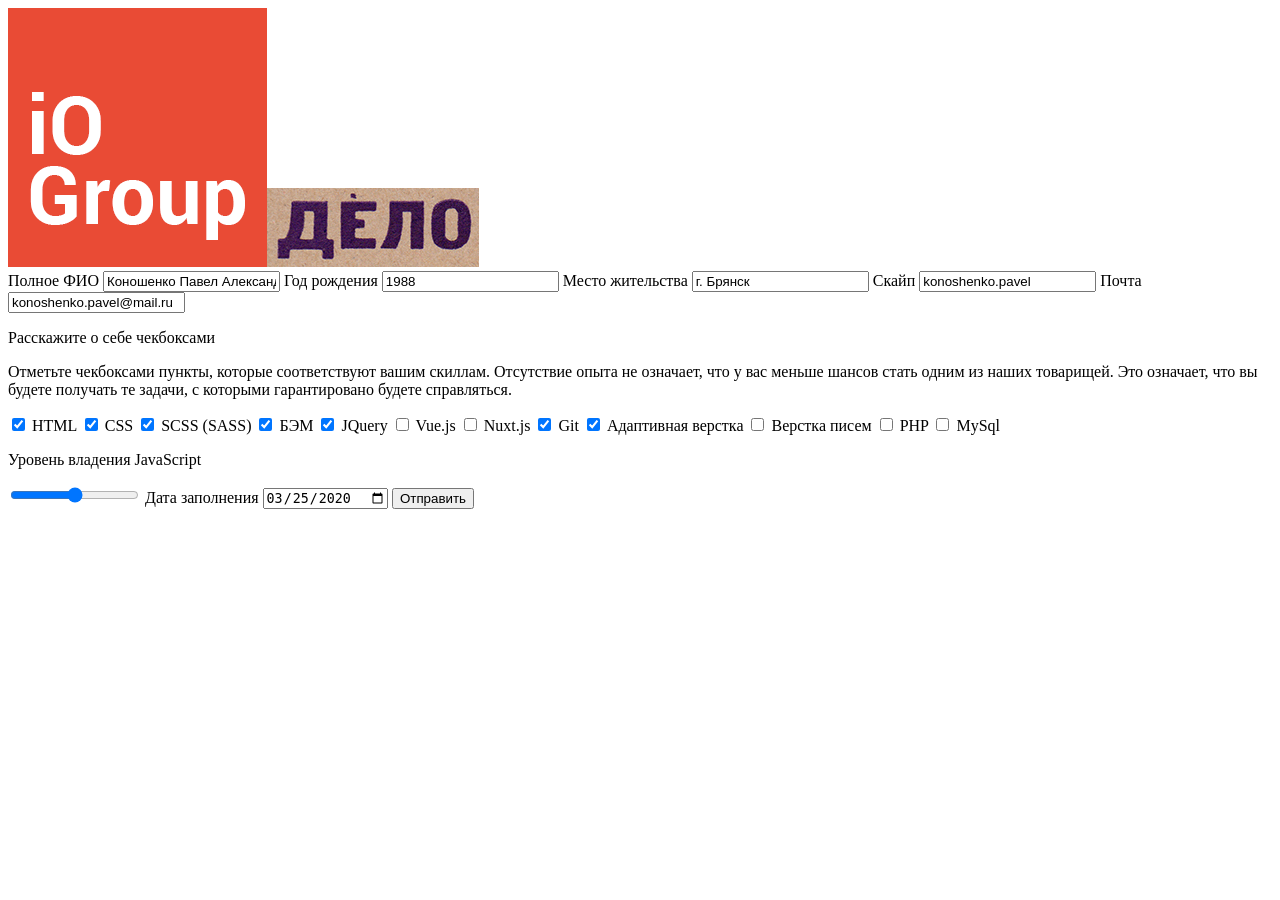
==== app/dev/index.html @ f8314267 "Clean HTML." ====
<!DOCTYPE html>
<html lang="ru">
  <head>
    <meta charset="UTF-8"/>
    <meta name="viewport" content="width=device-width, initial-scale=1, shrink-to-fit=no"/>
    <meta http-equiv="X-UA-Compatible" content="ie=edge"/>
    <link rel="shortcut icon" href="./favicon.ico"/>
    <title>Сварочные технологии</title>
  </head>
  <body><a href="http://io-group.ru/" title="io-group.ru"><img class="case__logotype" src="./pages/_common/img/logotype.png" alt="iO-Group logotype"/></a><img class="case__heading" src="./pages/_common/img/case.jpg" alt="Case"/>
    <form class="form" method="post" action="https://echo.htmlacademy.ru">
      <label class="form__label" for="fullName">Полное ФИО</label>
      <input class="form__input" type="text" name="full-name" value="Коношенко Павел Александрович" required="required" id="fullName"/>
      <label class="form__label" for="yearOfBirth">Год рождения</label>
      <input class="form__input" type="text" name="year-of-birth" value="1988" required="required" id="yearOfBirth"/>
      <label class="form__label" for="residence">Место жительства</label>
      <input class="form__input" type="text" name="residence" value="г. Брянск" required="required" id="residence"/>
      <label class="form__label" for="loginSkype">Скайп</label>
      <input class="form__input" type="text" name="login-skype" value="konoshenko.pavel" required="required" id="loginSkype"/>
      <label class="form__label" for="eMail">Почта</label>
      <input class="form__input" type="text" name="e-mail" value="konoshenko.pavel@mail.ru" required="required" id="eMail"/>
      <p class="checkbox__heading">Расскажите о себе чекбоксами  </p>
      <p class="checkbox__description">
        Отметьте чекбоксами пункты, которые соответствуют вашим скиллам. 
        Отсутствие опыта не означает, что у вас меньше шансов стать одним 
        из наших товарищей. Это означает, что вы будете получать те задачи, 
        с которыми гарантировано будете справляться.
        
      </p>
      <input type="checkbox" name="skills" value="HTML" checked="checked" id="HTML"/>
      <label for="HTML">HTML</label>
      <input type="checkbox" name="skills" value="CSS" checked="checked" id="CSS"/>
      <label for="HTML">CSS</label>
      <input type="checkbox" name="skills" value="SASS" checked="checked" id="SASS"/>
      <label for="SASS">SCSS (SASS)</label>
      <input type="checkbox" name="skills" value="BEM" checked="checked" id="BEM"/>
      <label for="BEM">БЭМ</label>
      <input type="checkbox" name="skills" value="JQuery" checked="checked" id="JQuery"/>
      <label for="JQuery">JQuery</label>
      <input type="checkbox" name="skills" value="VueJS" id="VueJS"/>
      <label for="VueJS">Vue.js</label>
      <input type="checkbox" name="skills" value="NuxtJS" id="NuxtJS"/>
      <label for="NuxtJS">Nuxt.js</label>
      <input type="checkbox" name="skills" value="Git" checked="checked" id="Git"/>
      <label for="Git">Git</label>
      <input type="checkbox" name="skills" value="adaptive" checked="checked" id="adaptive"/>
      <label for="adaptive">Адаптивная верстка</label>
      <input type="checkbox" name="skills" value="layoutPost" id="layoutPost"/>
      <label for="layoutPost">Верстка писем</label>
      <input type="checkbox" name="skills" value="PHP" id="PHP"/>
      <label for="PHP">PHP</label>
      <input type="checkbox" name="skills" value="MySql" id="MySql"/>
      <label for="MySql">MySql</label>
      <p class="slider__heading">Уровень владения JavaScript</p>
      <input type="range"/>
      <label class="form__label" for="dateOfCompletion">Дата заполнения</label>
      <input class="form__input" type="date" name="date-of-completion" value="2020-03-25" required="required" id="dateOfCompletion"/>
      <input type="submit" value="Отправить"/>
    </form>
    <script src="./assets/vendors/jquery/jquery-3.4.1.slim.min.js"></script>
    <script src="./assets/vendors/bootstrap/js/bootstrap.min.js"></script>
    <script src="./index.js"></script>
  </body>
</html>
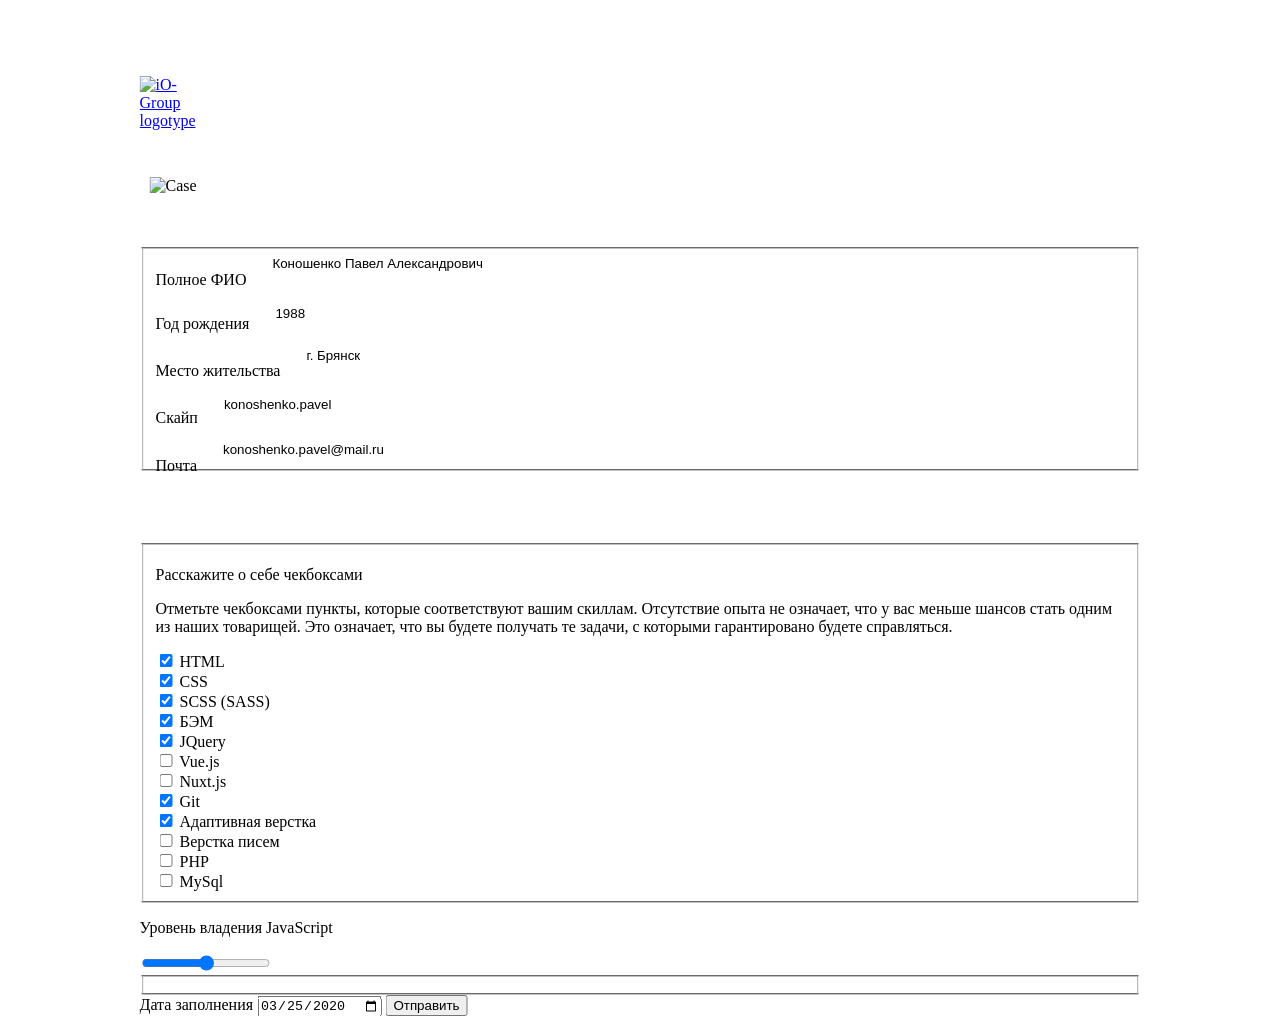
==== commit 0268c832: "Визуальное оформление." ====
--- a/app/dev/index.html
+++ b/app/dev/index.html
@@ -5,60 +5,106 @@
     <meta name="viewport" content="width=device-width, initial-scale=1, shrink-to-fit=no"/>
     <meta http-equiv="X-UA-Compatible" content="ie=edge"/>
     <link rel="shortcut icon" href="./favicon.ico"/>
-    <title>Сварочные технологии</title>
+    <link rel="stylesheet" href="./pages/-common/css/base.css"/>
+    <link rel="stylesheet" href="./pages/-common/css/theme.css"/>
+    <link rel="stylesheet" href="./pages/index/index.css"/>
+    <title>Личное дело</title>
   </head>
-  <body><a href="http://io-group.ru/" title="io-group.ru"><img class="case__logotype" src="./pages/_common/img/logotype.png" alt="iO-Group logotype"/></a><img class="case__heading" src="./pages/_common/img/case.jpg" alt="Case"/>
-    <form class="form" method="post" action="https://echo.htmlacademy.ru">
-      <label class="form__label" for="fullName">Полное ФИО</label>
-      <input class="form__input" type="text" name="full-name" value="Коношенко Павел Александрович" required="required" id="fullName"/>
-      <label class="form__label" for="yearOfBirth">Год рождения</label>
-      <input class="form__input" type="text" name="year-of-birth" value="1988" required="required" id="yearOfBirth"/>
-      <label class="form__label" for="residence">Место жительства</label>
-      <input class="form__input" type="text" name="residence" value="г. Брянск" required="required" id="residence"/>
-      <label class="form__label" for="loginSkype">Скайп</label>
-      <input class="form__input" type="text" name="login-skype" value="konoshenko.pavel" required="required" id="loginSkype"/>
-      <label class="form__label" for="eMail">Почта</label>
-      <input class="form__input" type="text" name="e-mail" value="konoshenko.pavel@mail.ru" required="required" id="eMail"/>
-      <p class="checkbox__heading">Расскажите о себе чекбоксами  </p>
-      <p class="checkbox__description">
-        Отметьте чекбоксами пункты, которые соответствуют вашим скиллам. 
-        Отсутствие опыта не означает, что у вас меньше шансов стать одним 
-        из наших товарищей. Это означает, что вы будете получать те задачи, 
-        с которыми гарантировано будете справляться.
-        
-      </p>
-      <input type="checkbox" name="skills" value="HTML" checked="checked" id="HTML"/>
-      <label for="HTML">HTML</label>
-      <input type="checkbox" name="skills" value="CSS" checked="checked" id="CSS"/>
-      <label for="HTML">CSS</label>
-      <input type="checkbox" name="skills" value="SASS" checked="checked" id="SASS"/>
-      <label for="SASS">SCSS (SASS)</label>
-      <input type="checkbox" name="skills" value="BEM" checked="checked" id="BEM"/>
-      <label for="BEM">БЭМ</label>
-      <input type="checkbox" name="skills" value="JQuery" checked="checked" id="JQuery"/>
-      <label for="JQuery">JQuery</label>
-      <input type="checkbox" name="skills" value="VueJS" id="VueJS"/>
-      <label for="VueJS">Vue.js</label>
-      <input type="checkbox" name="skills" value="NuxtJS" id="NuxtJS"/>
-      <label for="NuxtJS">Nuxt.js</label>
-      <input type="checkbox" name="skills" value="Git" checked="checked" id="Git"/>
-      <label for="Git">Git</label>
-      <input type="checkbox" name="skills" value="adaptive" checked="checked" id="adaptive"/>
-      <label for="adaptive">Адаптивная верстка</label>
-      <input type="checkbox" name="skills" value="layoutPost" id="layoutPost"/>
-      <label for="layoutPost">Верстка писем</label>
-      <input type="checkbox" name="skills" value="PHP" id="PHP"/>
-      <label for="PHP">PHP</label>
-      <input type="checkbox" name="skills" value="MySql" id="MySql"/>
-      <label for="MySql">MySql</label>
-      <p class="slider__heading">Уровень владения JavaScript</p>
-      <input type="range"/>
-      <label class="form__label" for="dateOfCompletion">Дата заполнения</label>
-      <input class="form__input" type="date" name="date-of-completion" value="2020-03-25" required="required" id="dateOfCompletion"/>
-      <input type="submit" value="Отправить"/>
-    </form>
-    <script src="./assets/vendors/jquery/jquery-3.4.1.slim.min.js"></script>
-    <script src="./assets/vendors/bootstrap/js/bootstrap.min.js"></script>
-    <script src="./index.js"></script>
+  <body>
+    <div class="center-line-temporality"></div>
+    <div class="case">
+      <div class="container"><a class="case-logotype" href="http://io-group.ru/" title="io-group.ru"><img class="case-logotype__img" src="./pages/-common/img/logotype.png" alt="iO-Group logotype"/></a><img class="case__heading" src="./pages/-common/img/case.png" alt="Case"/>
+        <form class="form" method="post" action="https://echo.htmlacademy.ru">
+          <fieldset class="field-text">
+            <div class="input-text full-name">
+              <label class="label" for="fullName">Полное ФИО</label>
+              <input class="input" type="text" name="full-name" value="Коношенко Павел Александрович" required="required" id="fullName"/>
+            </div>
+            <div class="input-text year-of-birth">
+              <label class="label" for="yearOfBirth">Год рождения</label>
+              <input class="input" type="text" name="year-of-birth" value="1988" required="required" id="yearOfBirth"/>
+            </div>
+            <div class="input-text residence">
+              <label class="label" for="residence">Место жительства</label>
+              <input class="input" type="text" name="residence" value="г. Брянск" required="required" id="residence"/>
+            </div>
+            <div class="input-text skype">
+              <label class="label" for="loginSkype">Скайп</label>
+              <input class="input" type="text" name="login-skype" value="konoshenko.pavel" required="required" id="loginSkype"/>
+            </div>
+            <div class="input-text e-mail">
+              <label class="label" for="eMail">Почта</label>
+              <input class="input" type="text" name="e-mail" value="konoshenko.pavel@mail.ru" required="required" id="eMail"/>
+            </div>
+          </fieldset>
+          <fieldset class="field-checkbox">
+            <p class="form__heading">Расскажите о себе чекбоксами  </p>
+            <p class="form__description">
+              Отметьте чекбоксами пункты, которые соответствуют вашим скиллам. 
+              Отсутствие опыта не означает, что у вас меньше шансов стать одним 
+              из наших товарищей. Это означает, что вы будете получать те задачи, 
+              с которыми гарантировано будете справляться.
+              
+            </p>
+            <div class="input-checkbox">
+              <input class="input" type="checkbox" name="skills" value="HTML" checked="checked" id="HTML"/>
+              <label class="label" for="HTML">HTML</label>
+            </div>
+            <div class="input-checkbox">
+              <input class="input" type="checkbox" name="skills" value="CSS" checked="checked" id="CSS"/>
+              <label class="label" for="HTML">CSS</label>
+            </div>
+            <div class="input-checkbox">
+              <input class="input" type="checkbox" name="skills" value="SASS" checked="checked" id="SASS"/>
+              <label class="label" for="SASS">SCSS (SASS)</label>
+            </div>
+            <div class="input-checkbox">
+              <input class="input" type="checkbox" name="skills" value="BEM" checked="checked" id="BEM"/>
+              <label class="label" for="BEM">БЭМ</label>
+            </div>
+            <div class="input-checkbox">
+              <input class="input" type="checkbox" name="skills" value="JQuery" checked="checked" id="JQuery"/>
+              <label class="label" for="JQuery">JQuery</label>
+            </div>
+            <div class="input-checkbox">
+              <input class="input" type="checkbox" name="skills" value="VueJS" id="VueJS"/>
+              <label class="label" for="VueJS">Vue.js</label>
+            </div>
+            <div class="input-checkbox">
+              <input class="input" type="checkbox" name="skills" value="NuxtJS" id="NuxtJS"/>
+              <label class="label" for="NuxtJS">Nuxt.js</label>
+            </div>
+            <div class="input-checkbox">
+              <input class="input" type="checkbox" name="skills" value="Git" checked="checked" id="Git"/>
+              <label class="label" for="Git">Git</label>
+            </div>
+            <div class="input-checkbox"> 
+              <input class="input" type="checkbox" name="skills" value="adaptive" checked="checked" id="adaptive"/>
+              <label class="label" for="adaptive">Адаптивная верстка</label>
+            </div>
+            <div class="input-checkbox"> 
+              <input class="input" type="checkbox" name="skills" value="layoutPost" id="layoutPost"/>
+              <label class="label" for="layoutPost">Верстка писем</label>
+            </div>
+            <div class="input-checkbox">
+              <input class="input" type="checkbox" name="skills" value="PHP" id="PHP"/>
+              <label class="label" for="PHP">PHP</label>
+            </div>
+            <div class="input-checkbox">
+              <input class="input" type="checkbox" name="skills" value="MySql" id="MySql"/>
+              <label class="label" for="MySql">MySql</label>
+            </div>
+          </fieldset>
+          <div class="field-slider">
+            <p class="form__heading">Уровень владения JavaScript</p>
+            <input type="range"/>
+          </div>
+          <fieldset class="field-date"></fieldset>
+          <label class="form__label" for="dateOfCompletion">Дата заполнения</label>
+          <input class="form__input" type="date" name="date-of-completion" value="2020-03-25" required="required" id="dateOfCompletion"/>
+          <input type="submit" value="Отправить"/>
+        </form>
+      </div>
+    </div>
   </body>
 </html>
--- a/app/dev/pages/index/index.css
+++ b/app/dev/pages/index/index.css
@@ -0,0 +1,103 @@
+.container {
+  margin-top: 20px;
+  padding-top: 48px;
+  overflow: hidden; }
+
+.case-logotype {
+  margin-bottom: 24px;
+  display: block;
+  width: 77px;
+  height: 77px; }
+
+.case__heading {
+  display: block;
+  margin: 0 auto 52px;
+  padding-left: 10px; }
+
+label,
+.form__heading {
+  white-space: nowrap; }
+
+.field-text {
+  margin-bottom: 72px; }
+  .field-text .input-text .label {
+    margin-right: 15px; }
+  .field-text .input-text .input {
+    padding: 0 0 0 11px; }
+  .field-text .input-text.full-name {
+    margin-bottom: 32px; }
+    .field-text .input-text.full-name .label {
+      position: relative;
+      top: 16px; }
+  .field-text .input-text.year-of-birth {
+    margin-bottom: 24px; }
+    .field-text .input-text.year-of-birth .label {
+      position: relative;
+      top: 10px; }
+  .field-text .input-text.residence {
+    margin-bottom: 31px; }
+    .field-text .input-text.residence .label {
+      position: relative;
+      top: 15px; }
+  .field-text .input-text.skype {
+    margin-bottom: 27px; }
+    .field-text .input-text.skype .label {
+      position: relative;
+      top: 13px; }
+  .field-text .input-text.e-mail .label {
+    position: relative;
+    top: 16px; }
+
+.field-checkbox .form__heading {
+  margin-bottom: 6px; }
+
+.field-checkbox .form__description {
+  margin-bottom: 15px; }
+
+.input-text {
+  display: flex;
+  justify-content: space-between; }
+  .input-text .label::after {
+    content: "";
+    position: absolute;
+    top: 24px;
+    right: -15px;
+    transform: translate(100%);
+    height: 3px;
+    width: 700px;
+    background: URL("../-common/img/pattern-line.png") repeat-x; }
+  .input-text .input {
+    flex-grow: 1;
+    border: none;
+    background: none; }
+
+.case {
+  position: absolute;
+  left: 50%;
+  transform: translate(-50%);
+  width: 100%;
+  max-width: 1001px;
+  background: URL("../-common/img/pattern-middle.jpg") repeat-y;
+  background-size: 100%; }
+  .case::before {
+    content: "";
+    position: absolute;
+    z-index: -1;
+    left: 0;
+    right: 0;
+    top: 0;
+    height: 61px;
+    background: URL("../-common/img/pattern-top.jpg") no-repeat top;
+    background-size: 100%; }
+  .case::after {
+    content: "";
+    position: absolute;
+    z-index: -1;
+    left: 0;
+    right: 0;
+    bottom: 0;
+    height: 61px;
+    background: URL("../-common/img/pattern-bottom.jpg") no-repeat bottom;
+    background-size: 100%; }
+
+/*# sourceMappingURL=index.css.map */
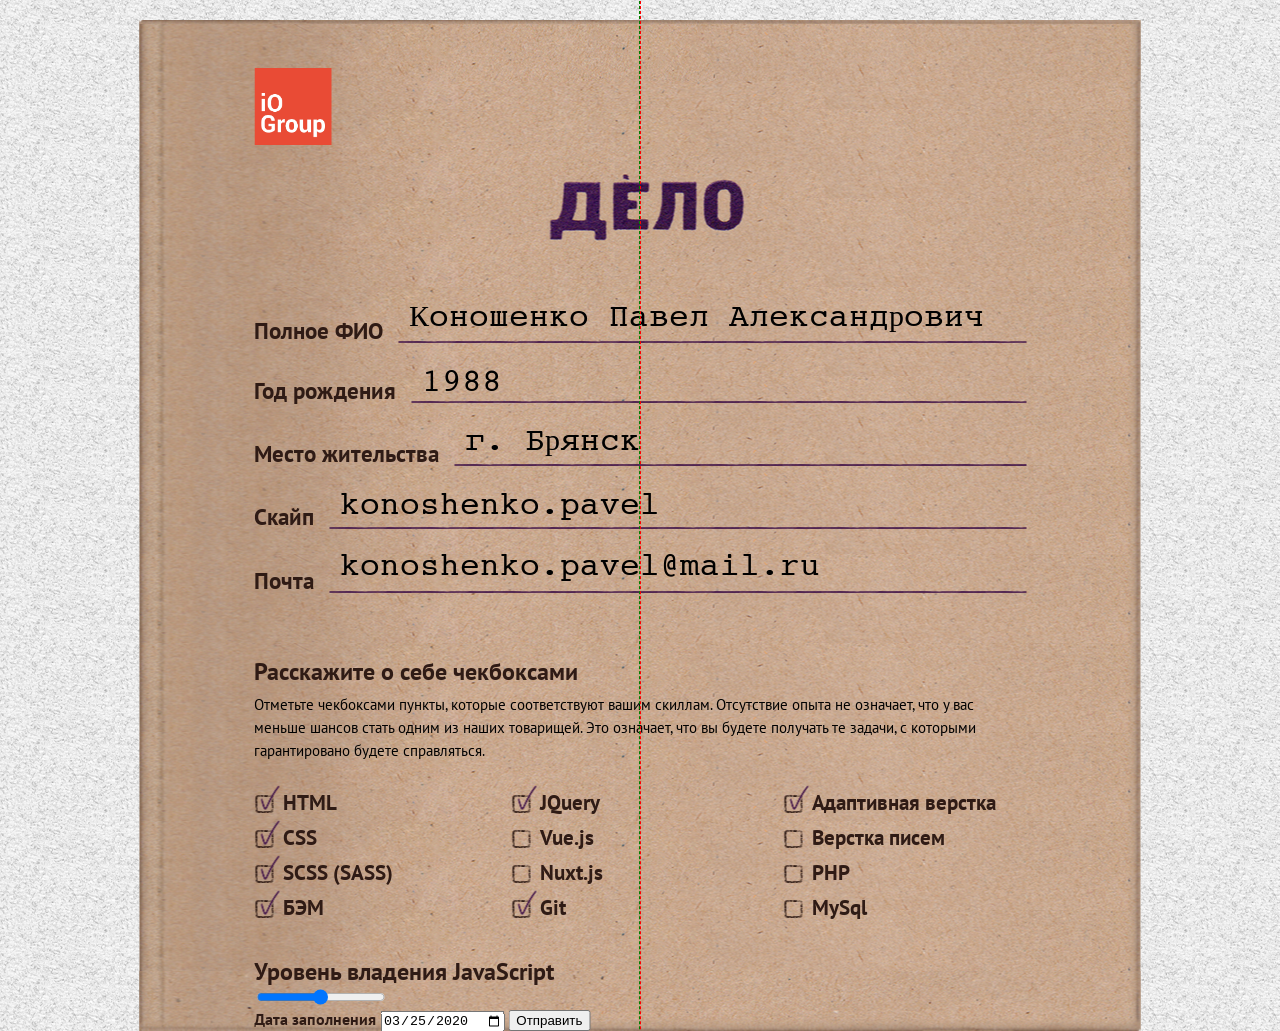
==== commit 40011320: "Стилизация чекбоксов." ====
--- a/app/dev/index.html
+++ b/app/dev/index.html
@@ -46,53 +46,61 @@
               с которыми гарантировано будете справляться.
               
             </p>
-            <div class="input-checkbox">
-              <input class="input" type="checkbox" name="skills" value="HTML" checked="checked" id="HTML"/>
-              <label class="label" for="HTML">HTML</label>
-            </div>
-            <div class="input-checkbox">
-              <input class="input" type="checkbox" name="skills" value="CSS" checked="checked" id="CSS"/>
-              <label class="label" for="HTML">CSS</label>
-            </div>
-            <div class="input-checkbox">
-              <input class="input" type="checkbox" name="skills" value="SASS" checked="checked" id="SASS"/>
-              <label class="label" for="SASS">SCSS (SASS)</label>
-            </div>
-            <div class="input-checkbox">
-              <input class="input" type="checkbox" name="skills" value="BEM" checked="checked" id="BEM"/>
-              <label class="label" for="BEM">БЭМ</label>
-            </div>
-            <div class="input-checkbox">
-              <input class="input" type="checkbox" name="skills" value="JQuery" checked="checked" id="JQuery"/>
-              <label class="label" for="JQuery">JQuery</label>
-            </div>
-            <div class="input-checkbox">
-              <input class="input" type="checkbox" name="skills" value="VueJS" id="VueJS"/>
-              <label class="label" for="VueJS">Vue.js</label>
-            </div>
-            <div class="input-checkbox">
-              <input class="input" type="checkbox" name="skills" value="NuxtJS" id="NuxtJS"/>
-              <label class="label" for="NuxtJS">Nuxt.js</label>
-            </div>
-            <div class="input-checkbox">
-              <input class="input" type="checkbox" name="skills" value="Git" checked="checked" id="Git"/>
-              <label class="label" for="Git">Git</label>
-            </div>
-            <div class="input-checkbox"> 
-              <input class="input" type="checkbox" name="skills" value="adaptive" checked="checked" id="adaptive"/>
-              <label class="label" for="adaptive">Адаптивная верстка</label>
-            </div>
-            <div class="input-checkbox"> 
-              <input class="input" type="checkbox" name="skills" value="layoutPost" id="layoutPost"/>
-              <label class="label" for="layoutPost">Верстка писем</label>
-            </div>
-            <div class="input-checkbox">
-              <input class="input" type="checkbox" name="skills" value="PHP" id="PHP"/>
-              <label class="label" for="PHP">PHP</label>
-            </div>
-            <div class="input-checkbox">
-              <input class="input" type="checkbox" name="skills" value="MySql" id="MySql"/>
-              <label class="label" for="MySql">MySql</label>
+            <div class="checkbox-wrapper">
+              <div class="checkbox-group-1">
+                <div class="input-checkbox">
+                  <input class="input" type="checkbox" name="skills" value="HTML" checked="checked" id="HTML"/>
+                  <label class="label" for="HTML">HTML</label>
+                </div>
+                <div class="input-checkbox">
+                  <input class="input" type="checkbox" name="skills" value="CSS" checked="checked" id="CSS"/>
+                  <label class="label" for="HTML">CSS</label>
+                </div>
+                <div class="input-checkbox">
+                  <input class="input" type="checkbox" name="skills" value="SASS" checked="checked" id="SASS"/>
+                  <label class="label" for="SASS">SCSS (SASS)</label>
+                </div>
+                <div class="input-checkbox">
+                  <input class="input" type="checkbox" name="skills" value="BEM" checked="checked" id="BEM"/>
+                  <label class="label" for="BEM">БЭМ</label>
+                </div>
+              </div>
+              <div class="checkbox-group-2">
+                <div class="input-checkbox">
+                  <input class="input" type="checkbox" name="skills" value="JQuery" checked="checked" id="JQuery"/>
+                  <label class="label" for="JQuery">JQuery</label>
+                </div>
+                <div class="input-checkbox">
+                  <input class="input" type="checkbox" name="skills" value="VueJS" id="VueJS"/>
+                  <label class="label" for="VueJS">Vue.js</label>
+                </div>
+                <div class="input-checkbox">
+                  <input class="input" type="checkbox" name="skills" value="NuxtJS" id="NuxtJS"/>
+                  <label class="label" for="NuxtJS">Nuxt.js</label>
+                </div>
+                <div class="input-checkbox">
+                  <input class="input" type="checkbox" name="skills" value="Git" checked="checked" id="Git"/>
+                  <label class="label" for="Git">Git</label>
+                </div>
+              </div>
+              <div class="checkbox-group-3">
+                <div class="input-checkbox"> 
+                  <input class="input" type="checkbox" name="skills" value="adaptive" checked="checked" id="adaptive"/>
+                  <label class="label" for="adaptive">Адаптивная верстка</label>
+                </div>
+                <div class="input-checkbox"> 
+                  <input class="input" type="checkbox" name="skills" value="layoutPost" id="layoutPost"/>
+                  <label class="label" for="layoutPost">Верстка писем</label>
+                </div>
+                <div class="input-checkbox">
+                  <input class="input" type="checkbox" name="skills" value="PHP" id="PHP"/>
+                  <label class="label" for="PHP">PHP</label>
+                </div>
+                <div class="input-checkbox">
+                  <input class="input" type="checkbox" name="skills" value="MySql" id="MySql"/>
+                  <label class="label" for="MySql">MySql</label>
+                </div>
+              </div>
             </div>
           </fieldset>
           <div class="field-slider">
--- a/app/dev/pages/-common/css/base.css
+++ b/app/dev/pages/-common/css/base.css
@@ -0,0 +1,76 @@
+@font-face {
+  font-family: 'PT Sans';
+  src: local("PT Sans"), local("PT Sans Regular"), url("../../../assets/fonts/ptsans-regular.eot?#iefix") format("embedded-opentype"), url("../../../assets/fonts/ptsans-regular.woff2") format("woff2"), url("../../../assets/fonts/ptsans-regular.woff") format("woff"), url("../../../assets/fonts/ptsans-regular.ttf") format("truetype"), url("../../../assets/fonts/ptsans-regular.svg#pt_sansregular") format("svg");
+  font-weight: 400;
+  font-style: normal; }
+
+@font-face {
+  font-family: 'PT Sans';
+  src: local("PT Sans"), local("PT Sans Bold"), url("../../../assets/fonts/ptsans-bold.eot?#iefix") format("embedded-opentype"), url("../../../assets/fonts/ptsans-bold.woff2") format("woff2"), url("../../../assets/fonts/ptsans-bold.woff") format("woff"), url("../../../assets/fonts/ptsans-bold.ttf") format("truetype"), url("../../../assets/fonts/ptsans-bold.svg#pt_sansbold") format("svg");
+  font-weight: 700;
+  font-style: normal; }
+
+@font-face {
+  font-family: 'Courier New';
+  src: local("Courier New"), local("Courier New Regular"), url("../../../assets/fonts/courier-new.eot?#iefix") format("embedded-opentype"), url("../../../assets/fonts/courier-new.woff2") format("woff2"), url("../../../assets/fonts/courier-new.woff") format("woff"), url("../../../assets/fonts/courier-new.ttf") format("truetype"), url("../../../assets/fonts/courier-new.svg#courier_newregular") format("svg");
+  font-weight: 700;
+  font-style: normal; }
+
+.center-line-temporality {
+  position: fixed;
+  z-index: 2000;
+  left: 50%;
+  top: 0;
+  transform: translate(-50%, -50%);
+  width: 0;
+  height: 600vw;
+  border-left: 1px dashed green;
+  border-right: 1px dashed red; }
+
+body {
+  -webkit-font-smoothing: antialiased;
+  -moz-osx-font-smoothing: grayscale;
+  margin: 0;
+  padding: 0;
+  min-height: 100vh;
+  width: 100vw;
+  overflow-x: hidden; }
+
+p {
+  margin: 0;
+  padding: 0; }
+
+*,
+*:before,
+*:after {
+  box-sizing: border-box; }
+
+h1,
+h2,
+h3,
+h4,
+h5,
+h6 {
+  margin: 0; }
+
+ul,
+li {
+  margin: 0;
+  padding: 0;
+  list-style: none; }
+
+fieldset {
+  margin: 0;
+  padding: 0;
+  border: none; }
+
+img {
+  max-width: 100%;
+  height: auto; }
+
+.container {
+  position: relative;
+  max-width: 772px;
+  margin: 0 auto; }
+
+/*# sourceMappingURL=base.css.map */
--- a/app/dev/pages/-common/css/theme.css
+++ b/app/dev/pages/-common/css/theme.css
@@ -0,0 +1,64 @@
+.case-logotype-link .case-logotype__img {
+  opacity: 0.9; }
+
+label,
+.form__heading {
+  font-family: 'PT Sans', sans-serif;
+  font-weight: 700;
+  color: #2f1b15; }
+
+.form__description {
+  font-family: 'PT Sans', sans-serif;
+  font-weight: 400; }
+
+.input {
+  font-family: 'Courier New', serif; }
+
+.field-text .label {
+  font-size: 22.5px;
+  color: #2f1b15; }
+
+.field-text .input {
+  font-size: 30px; }
+
+.field-checkbox .form__heading {
+  font-size: 24px; }
+
+.field-checkbox .form__description {
+  font-size: 14.88px;
+  line-height: 1.55; }
+
+.field-checkbox .input-checkbox .label {
+  font-size: 21px; }
+
+.field-slider .form__heading {
+  font-size: 24px; }
+
+body {
+  background: URL("../img/pattern_bg.jpg") repeat; }
+
+.case {
+  background: URL("../../-common/img/pattern-middle.jpg") repeat-y;
+  background-size: 100%; }
+  .case::before {
+    content: "";
+    position: absolute;
+    z-index: -1;
+    left: 0;
+    right: 0;
+    top: 0;
+    height: 61px;
+    background: URL("../../-common/img/pattern-top.jpg") no-repeat top;
+    background-size: 100%; }
+  .case::after {
+    content: "";
+    position: absolute;
+    z-index: -1;
+    left: 0;
+    right: 0;
+    bottom: 0;
+    height: 61px;
+    background: URL("../../-common/img/pattern-bottom.jpg") no-repeat bottom;
+    background-size: 100%; }
+
+/*# sourceMappingURL=theme.css.map */
--- a/app/dev/pages/index/index.css
+++ b/app/dev/pages/index/index.css
@@ -1,5 +1,13 @@
+.case {
+  position: absolute;
+  left: 50%;
+  transform: translate(-50%);
+  width: 100%;
+  max-width: 1001px;
+  margin: 20px 0;
+  padding: 0 40px; }
+
 .container {
-  margin-top: 20px;
   padding-top: 48px;
   overflow: hidden; }
 
@@ -48,56 +56,68 @@
     position: relative;
     top: 16px; }
 
-.field-checkbox .form__heading {
-  margin-bottom: 6px; }
-
-.field-checkbox .form__description {
-  margin-bottom: 15px; }
+.field-checkbox {
+  margin-bottom: 27px; }
+  .field-checkbox .form__heading {
+    margin-bottom: 6px; }
+  .field-checkbox .form__description {
+    margin-bottom: 27px; }
+  .field-checkbox .checkbox-wrapper {
+    display: flex;
+    justify-content: space-between;
+    max-width: 757px; }
+    .field-checkbox .checkbox-wrapper .checkbox-group-1 {
+      flex-grow: 1; }
+    .field-checkbox .checkbox-wrapper .checkbox-group-2 {
+      flex-grow: 1.6; }
+    .field-checkbox .checkbox-wrapper .input-checkbox {
+      margin-bottom: 8px;
+      margin-right: 15px; }
 
 .input-text {
   display: flex;
   justify-content: space-between; }
-  .input-text .label::after {
-    content: "";
-    position: absolute;
-    top: 24px;
-    right: -15px;
-    transform: translate(100%);
-    height: 3px;
-    width: 700px;
-    background: URL("../-common/img/pattern-line.png") repeat-x; }
+  .input-text .label {
+    cursor: pointer; }
+    .input-text .label::after {
+      content: "";
+      position: absolute;
+      top: 24px;
+      right: -15px;
+      transform: translate(100%);
+      height: 3px;
+      width: 700px;
+      background: URL("../-common/img/pattern-line.png") repeat-x; }
   .input-text .input {
     flex-grow: 1;
     border: none;
     background: none; }
 
-.case {
+.input-checkbox .input {
   position: absolute;
-  left: 50%;
-  transform: translate(-50%);
-  width: 100%;
-  max-width: 1001px;
-  background: URL("../-common/img/pattern-middle.jpg") repeat-y;
-  background-size: 100%; }
-  .case::before {
+  left: -9999px; }
+  .input-checkbox .input:checked + .label::after {
+    content: ""; }
+
+.input-checkbox .label {
+  position: relative;
+  cursor: pointer; }
+  .input-checkbox .label::before {
     content: "";
+    position: relative;
+    top: 3px;
+    display: inline-block;
+    margin-right: 10px;
+    width: 19px;
+    height: 18px;
+    background: URL("../-common/img/checkbox-box.png") no-repeat center center; }
+  .input-checkbox .label::after {
     position: absolute;
-    z-index: -1;
-    left: 0;
-    right: 0;
-    top: 0;
-    height: 61px;
-    background: URL("../-common/img/pattern-top.jpg") no-repeat top;
-    background-size: 100%; }
-  .case::after {
-    content: "";
-    position: absolute;
-    z-index: -1;
-    left: 0;
-    right: 0;
-    bottom: 0;
-    height: 61px;
-    background: URL("../-common/img/pattern-bottom.jpg") no-repeat bottom;
-    background-size: 100%; }
+    top: -4px;
+    left: 4px;
+    display: inline-block;
+    width: 21px;
+    height: 27px;
+    background: URL("../-common/img/checkbox-check.png") no-repeat center center; }
 
 /*# sourceMappingURL=index.css.map */
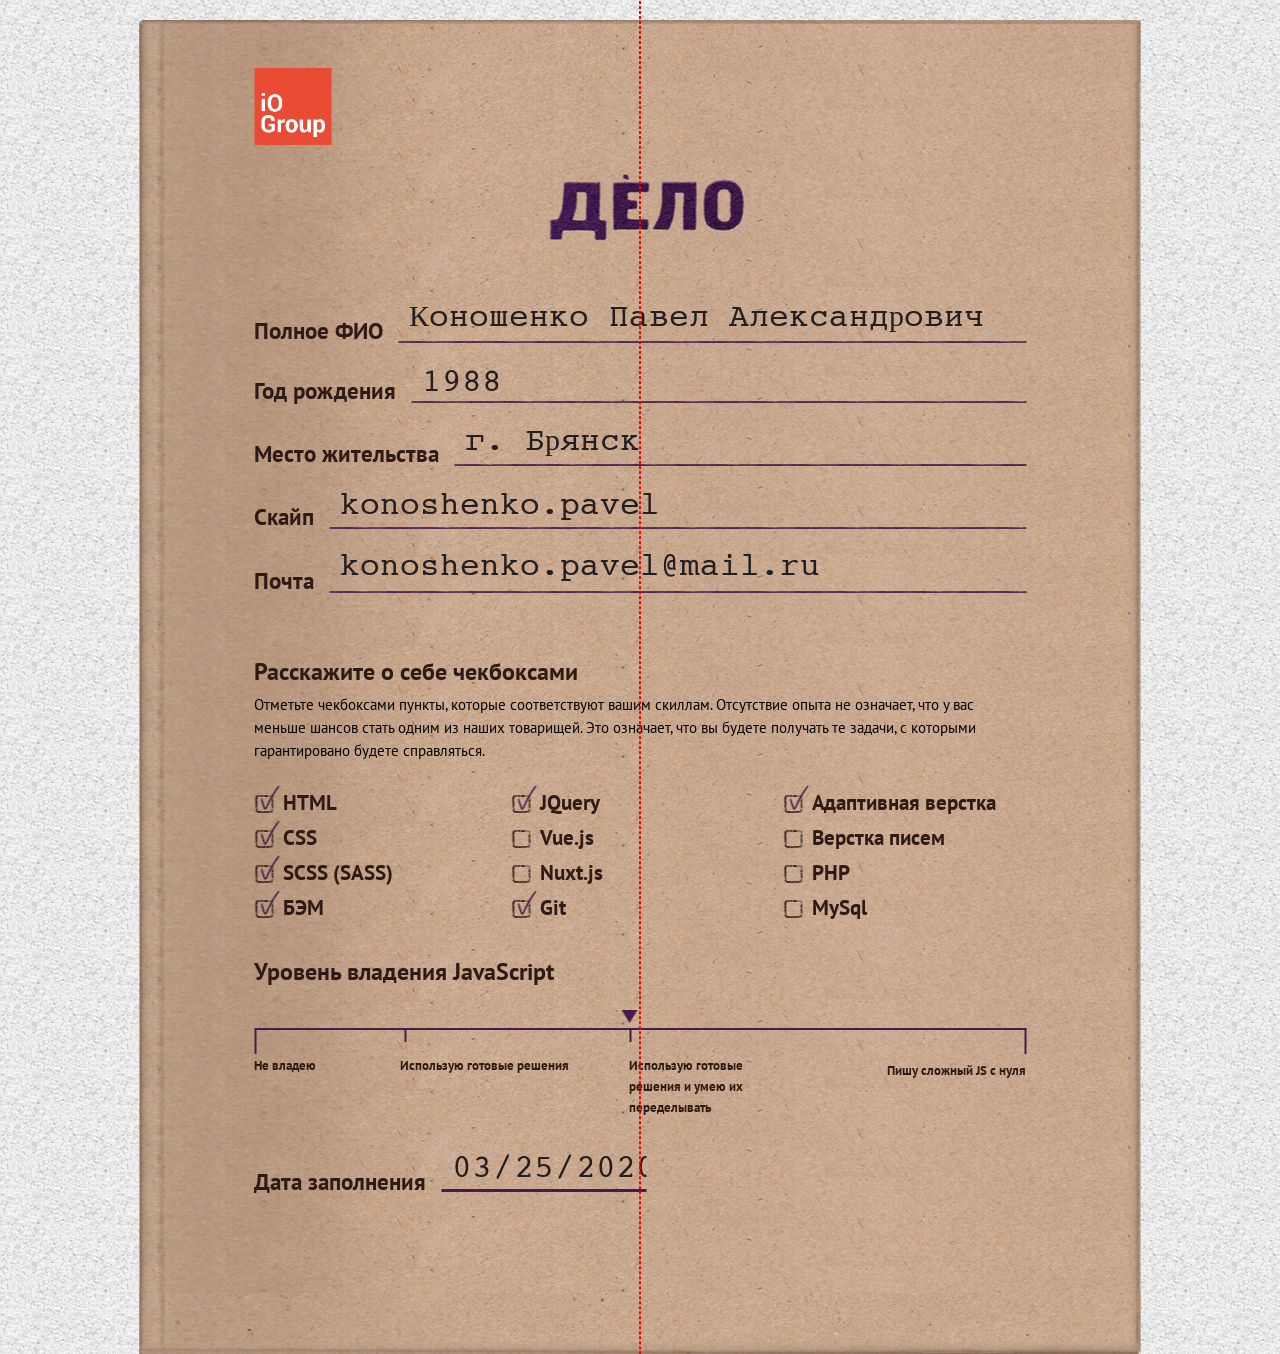
==== commit 673545cb: "Range slider. PixelPerfect." ====
--- a/app/dev/index.html
+++ b/app/dev/index.html
@@ -5,6 +5,7 @@
     <meta name="viewport" content="width=device-width, initial-scale=1, shrink-to-fit=no"/>
     <meta http-equiv="X-UA-Compatible" content="ie=edge"/>
     <link rel="shortcut icon" href="./favicon.ico"/>
+    <link rel="stylesheet" href="./assets/vendors/noUiSlider/css/nouislider.css"/>
     <link rel="stylesheet" href="./pages/-common/css/base.css"/>
     <link rel="stylesheet" href="./pages/-common/css/theme.css"/>
     <link rel="stylesheet" href="./pages/index/index.css"/>
@@ -105,13 +106,40 @@
           </fieldset>
           <div class="field-slider">
             <p class="form__heading">Уровень владения JavaScript</p>
-            <input type="range"/>
+            <div class="range" id="slider">
+              <div class="line line-1"></div>
+              <div class="line line-2"></div>
+              <div class="line line-3"></div>
+              <div class="line line-last"></div>
+            </div>
+            <div class="range-legends">
+              <div class="range-legends__item item-1">Не владею</div>
+              <div class="range-legends__item item-2">Использую готовые решения</div>
+              <div class="range-legends__item item-3">
+                <p class="item-wrapper">
+                  Использую готовые решения
+                  и умею их переделывать
+                </p>
+              </div>
+              <div class="range-legends__item item-last">
+                Пишу сложный JS с нуля
+                
+                
+                
+              </div>
+            </div>
           </div>
-          <fieldset class="field-date"></fieldset>
-          <label class="form__label" for="dateOfCompletion">Дата заполнения</label>
-          <input class="form__input" type="date" name="date-of-completion" value="2020-03-25" required="required" id="dateOfCompletion"/>
-          <input type="submit" value="Отправить"/>
+          <fieldset class="field-date">
+            <div class="input-date">
+              <label class="label" for="dateOfCompletion">Дата заполнения</label>
+              <div class="input-wrapper">
+                <input class="input" type="date" name="date-of-completion" value="2020-03-25" required="required" id="dateOfCompletion"/>
+              </div>
+            </div>
+          </fieldset>
         </form>
+        <script src="./assets/vendors/noUiSlider/js/nouislider.min.js"></script>
+        <script src="./pages/index/index.js"></script>
       </div>
     </div>
   </body>
--- a/app/dev/assets/vendors/noUiSlider/css/nouislider.css
+++ b/app/dev/assets/vendors/noUiSlider/css/nouislider.css
@@ -0,0 +1,347 @@
+/*! nouislider - 14.1.1 - 12/15/2019 */
+/* Functional styling;
+ * These styles are required for noUiSlider to function.
+ * You don't need to change these rules to apply your design.
+ */
+.noUi-target,
+.noUi-target * {
+  -webkit-touch-callout: none;
+  -webkit-tap-highlight-color: rgba(0, 0, 0, 0);
+  -webkit-user-select: none;
+  -ms-touch-action: none;
+  touch-action: none;
+  -ms-user-select: none;
+  -moz-user-select: none;
+  user-select: none;
+  -moz-box-sizing: border-box;
+  box-sizing: border-box;
+}
+
+.noUi-target {
+  position: relative;
+}
+
+.noUi-base,
+.noUi-connects {
+  width: 100%;
+  height: 100%;
+  position: relative;
+  z-index: 1;
+}
+
+/* Wrapper for all connect elements.
+ */
+.noUi-connects {
+  overflow: hidden;
+  z-index: 0;
+}
+
+.noUi-connect,
+.noUi-origin {
+  will-change: transform;
+  position: absolute;
+  z-index: 1;
+  top: 0;
+  right: 0;
+  -ms-transform-origin: 0 0;
+  -webkit-transform-origin: 0 0;
+  -webkit-transform-style: preserve-3d;
+  transform-origin: 0 0;
+  transform-style: flat;
+}
+
+.noUi-connect {
+  height: 100%;
+  width: 100%;
+}
+
+.noUi-origin {
+  height: 10%;
+  width: 10%;
+}
+
+/* Offset direction
+ */
+/* .noUi-txt-dir-rtl.noUi-horizontal .noUi-origin {
+  left: 0;
+  right: auto;
+} */
+/* Give origins 0 height/width so they don't interfere with clicking the
+ * connect elements.
+ */
+/* .noUi-vertical .noUi-origin {
+  width: 0;
+}
+.noUi-horizontal .noUi-origin {
+  height: 0;
+} */
+.noUi-handle {
+  -webkit-backface-visibility: hidden;
+  backface-visibility: hidden;
+  position: absolute;
+}
+
+.noUi-touch-area {
+  height: 100%;
+  width: 100%;
+}
+
+.noUi-state-tap .noUi-connect,
+.noUi-state-tap .noUi-origin {
+  -webkit-transition: transform 0.3s;
+  transition: transform 0.3s;
+}
+
+.noUi-state-drag * {
+  cursor: inherit !important;
+}
+
+/* Slider size and handle placement;
+ */
+.noUi-horizontal {
+  height: 2px;
+}
+
+.noUi-horizontal .noUi-handle {
+  width: 34px;
+  height: 28px;
+  right: -17px;
+  top: -6px;
+}
+
+/* .noUi-vertical {
+  width: 18px;
+} */
+/* .noUi-vertical .noUi-handle {
+  width: 28px;
+  height: 34px;
+  right: -6px;
+  top: -17px;
+} */
+/* .noUi-txt-dir-rtl.noUi-horizontal .noUi-handle {
+  left: -17px;
+  right: auto;
+} */
+/* Styling;
+ * Giving the connect element a border radius causes issues with using transform: scale
+ */
+.noUi-target {
+  /* clear */
+  background: #FAFAFA;
+  border-radius: 4px;
+}
+
+/* .noUi-connects {
+  border-radius: 3px;
+} */
+
+/* .noUi-connect {
+  background: #3FB8AF;
+} */
+
+/* Handles and cursors;
+ */
+.noUi-draggable {
+  cursor: ew-resize;
+}
+
+/* .noUi-vertical .noUi-draggable {
+  cursor: ns-resize;
+} */
+
+.noUi-handle {
+  /* border: 1px solid #D9D9D9; */
+  /* border-radius: 3px; */
+  /* background: #FFF; */
+  /* box-shadow: inset 0 0 1px #FFF, inset 0 1px 7px #EBEBEB, 0 3px 6px -3px #BBB; */
+}
+
+/* .noUi-active {
+  box-shadow: inset 0 0 1px #FFF, inset 0 1px 7px #DDD, 0 3px 6px -3px #BBB;
+} */
+
+/* Handle stripes;
+ */
+.noUi-handle:before {
+  content: "";
+  display: block;
+  position: absolute;
+  left: 50%;
+  top: 3px;
+  transform: translate(-50%);
+
+  /* height: 14px;
+  width: 10px; */
+  /* background: rgb(44, 161, 21); */
+  /* left: 14px; */
+
+  /* top: 6px; */
+}
+
+/* .noUi-handle:after {
+  left: 17px;
+} */
+
+/* .noUi-vertical .noUi-handle:before,
+.noUi-vertical .noUi-handle:after {
+  width: 14px;
+  height: 1px;
+  left: 6px;
+  top: 14px;
+} */
+
+/* .noUi-vertical .noUi-handle:after {
+  top: 17px;
+} */
+
+/* Disabled state;
+ */
+/* [disabled] .noUi-connect {
+  background: #B8B8B8;
+}
+
+[disabled].noUi-target,
+[disabled].noUi-handle,
+[disabled] .noUi-handle {
+  cursor: not-allowed;
+} */
+
+/* Base;
+ *
+ */
+/* .noUi-pips,
+.noUi-pips * {
+  -moz-box-sizing: border-box;
+  box-sizing: border-box;
+}
+
+.noUi-pips {
+  position: absolute;
+  color: #999;
+} */
+
+/* Values;
+ *
+ */
+/* .noUi-value {
+  position: absolute;
+  white-space: nowrap;
+  text-align: center;
+}
+
+.noUi-value-sub {
+  color: #ccc;
+  font-size: 10px;
+} */
+
+/* Markings;
+ *
+ */
+/* .noUi-marker {
+  position: absolute;
+  background: #CCC;
+}
+
+.noUi-marker-sub {
+  background: #AAA;
+}
+
+.noUi-marker-large {
+  background: #AAA;
+} */
+
+/* Horizontal layout;
+ *
+ */
+/* .noUi-pips-horizontal {
+  padding: 10px 0;
+  height: 80px;
+  top: 100%;
+  left: 0;
+  width: 100%;
+}
+
+.noUi-value-horizontal {
+  -webkit-transform: translate(-50%, 50%);
+  transform: translate(-50%, 50%);
+}
+
+.noUi-rtl .noUi-value-horizontal {
+  -webkit-transform: translate(50%, 50%);
+  transform: translate(50%, 50%);
+}
+
+.noUi-marker-horizontal.noUi-marker {
+  margin-left: -1px;
+  width: 2px;
+  height: 5px;
+}
+
+.noUi-marker-horizontal.noUi-marker-sub {
+  height: 10px;
+}
+
+.noUi-marker-horizontal.noUi-marker-large {
+  height: 15px;
+} */
+
+/* Vertical layout;
+ *
+ */
+/* .noUi-pips-vertical {
+  padding: 0 10px;
+  height: 100%;
+  top: 0;
+  left: 100%;
+}
+
+.noUi-value-vertical {
+  -webkit-transform: translate(0, -50%);
+  transform: translate(0, -50%);
+  padding-left: 25px;
+}
+
+.noUi-rtl .noUi-value-vertical {
+  -webkit-transform: translate(0, 50%);
+  transform: translate(0, 50%);
+}
+
+.noUi-marker-vertical.noUi-marker {
+  width: 5px;
+  height: 2px;
+  margin-top: -1px;
+}
+
+.noUi-marker-vertical.noUi-marker-sub {
+  width: 10px;
+}
+
+.noUi-marker-vertical.noUi-marker-large {
+  width: 15px;
+}
+
+.noUi-tooltip {
+  display: block;
+  position: absolute;
+  border: 1px solid #D9D9D9;
+  border-radius: 3px;
+  background: #fff;
+  color: #000;
+  padding: 5px;
+  text-align: center;
+  white-space: nowrap;
+}
+
+.noUi-horizontal .noUi-tooltip {
+  -webkit-transform: translate(-50%, 0);
+  transform: translate(-50%, 0);
+  left: 50%;
+  bottom: 120%;
+}
+
+.noUi-vertical .noUi-tooltip {
+  -webkit-transform: translate(0, -50%);
+  transform: translate(0, -50%);
+  top: 50%;
+  right: 120%;
+} */
--- a/app/dev/pages/-common/css/theme.css
+++ b/app/dev/pages/-common/css/theme.css
@@ -2,7 +2,8 @@
   opacity: 0.9; }
 
 label,
-.form__heading {
+.form__heading,
+.range-legends {
   font-family: 'PT Sans', sans-serif;
   font-weight: 700;
   color: #2f1b15; }
@@ -12,7 +13,8 @@
   font-weight: 400; }
 
 .input {
-  font-family: 'Courier New', serif; }
+  font-family: 'Courier New', serif;
+  color: #231f20; }
 
 .field-text .label {
   font-size: 22.5px;
@@ -33,6 +35,16 @@
 
 .field-slider .form__heading {
   font-size: 24px; }
+
+.field-slider .range-legends {
+  font-size: 13px;
+  line-height: 1.6; }
+
+.field-date .label {
+  font-size: 22.5px; }
+
+.field-date .input {
+  font-size: 30px; }
 
 body {
   background: URL("../img/pattern_bg.jpg") repeat; }
--- a/app/dev/pages/index/index.css
+++ b/app/dev/pages/index/index.css
@@ -8,8 +8,7 @@
   padding: 0 40px; }
 
 .container {
-  padding-top: 48px;
-  overflow: hidden; }
+  padding-top: 48px; }
 
 .case-logotype {
   margin-bottom: 24px;
@@ -24,10 +23,14 @@
 
 label,
 .form__heading {
-  white-space: nowrap; }
+  white-space: nowrap;
+  user-select: none; }
 
 .field-text {
-  margin-bottom: 72px; }
+  margin-bottom: 60px;
+  padding-bottom: 12px;
+  max-width: 772px;
+  overflow: hidden; }
   .field-text .input-text .label {
     margin-right: 15px; }
   .field-text .input-text .input {
@@ -61,7 +64,8 @@
   .field-checkbox .form__heading {
     margin-bottom: 6px; }
   .field-checkbox .form__description {
-    margin-bottom: 27px; }
+    margin-bottom: 27px;
+    user-select: none; }
   .field-checkbox .checkbox-wrapper {
     display: flex;
     justify-content: space-between;
@@ -73,6 +77,32 @@
     .field-checkbox .checkbox-wrapper .input-checkbox {
       margin-bottom: 8px;
       margin-right: 15px; }
+
+.field-slider .form__heading {
+  margin-bottom: 41px; }
+
+.field-slider .range {
+  margin-bottom: 26px; }
+
+.field-slider .range-legends {
+  display: flex;
+  justify-content: space-between;
+  margin-bottom: 28px; }
+  .field-slider .range-legends .item-wrapper {
+    max-width: 168px; }
+  .field-slider .range-legends .item-1 {
+    flex-grow: 2.8; }
+  .field-slider .range-legends .item-2 {
+    flex-grow: 1.5;
+    margin: 0 10px; }
+  .field-slider .range-legends .item-3 {
+    flex-grow: 3;
+    margin: 0 10px; }
+  .field-slider .range-legends .item-last {
+    padding-top: 5px; }
+
+.field-date {
+  margin-bottom: 162px; }
 
 .input-text {
   display: flex;
@@ -120,4 +150,67 @@
     height: 27px;
     background: URL("../-common/img/checkbox-check.png") no-repeat center center; }
 
+.input-date {
+  position: relative;
+  display: flex; }
+  .input-date .label {
+    position: relative;
+    top: 20px;
+    margin-right: 15px; }
+  .input-date .input-wrapper {
+    max-width: 205px;
+    overflow: hidden; }
+    .input-date .input-wrapper::before {
+      content: "";
+      position: absolute;
+      bottom: 0;
+      height: 3px;
+      width: 100%;
+      max-width: 205px;
+      background-color: #4b1a4d; }
+    .input-date .input-wrapper .input {
+      border: none;
+      background: none;
+      height: 45px;
+      padding-left: 10px; }
+
+.line {
+  position: absolute;
+  background-color: #4b1a4d; }
+  .line.line-1 {
+    left: 0;
+    width: 2px;
+    height: 26px; }
+  .line.line-2 {
+    left: 19.5%;
+    width: 2px;
+    height: 14px; }
+  .line.line-3 {
+    left: 48.7%;
+    width: 2px;
+    height: 14px; }
+  .line.line-last {
+    right: 0;
+    width: 2px;
+    height: 26px; }
+
+.noUi-handle {
+  margin-top: -15px;
+  cursor: pointer; }
+  .noUi-handle:focus {
+    outline: none; }
+  .noUi-handle:before {
+    width: 0;
+    height: 0;
+    border: 13px solid #ffffff;
+    border-top-color: #4b1a4d;
+    border-left-width: 8px;
+    border-right-width: 8px;
+    border-bottom-width: 0;
+    border-left-color: transparent;
+    border-right-color: transparent; }
+
+.noUi-target {
+  background-color: #4b1a4d; }
+
 /*# sourceMappingURL=index.css.map */
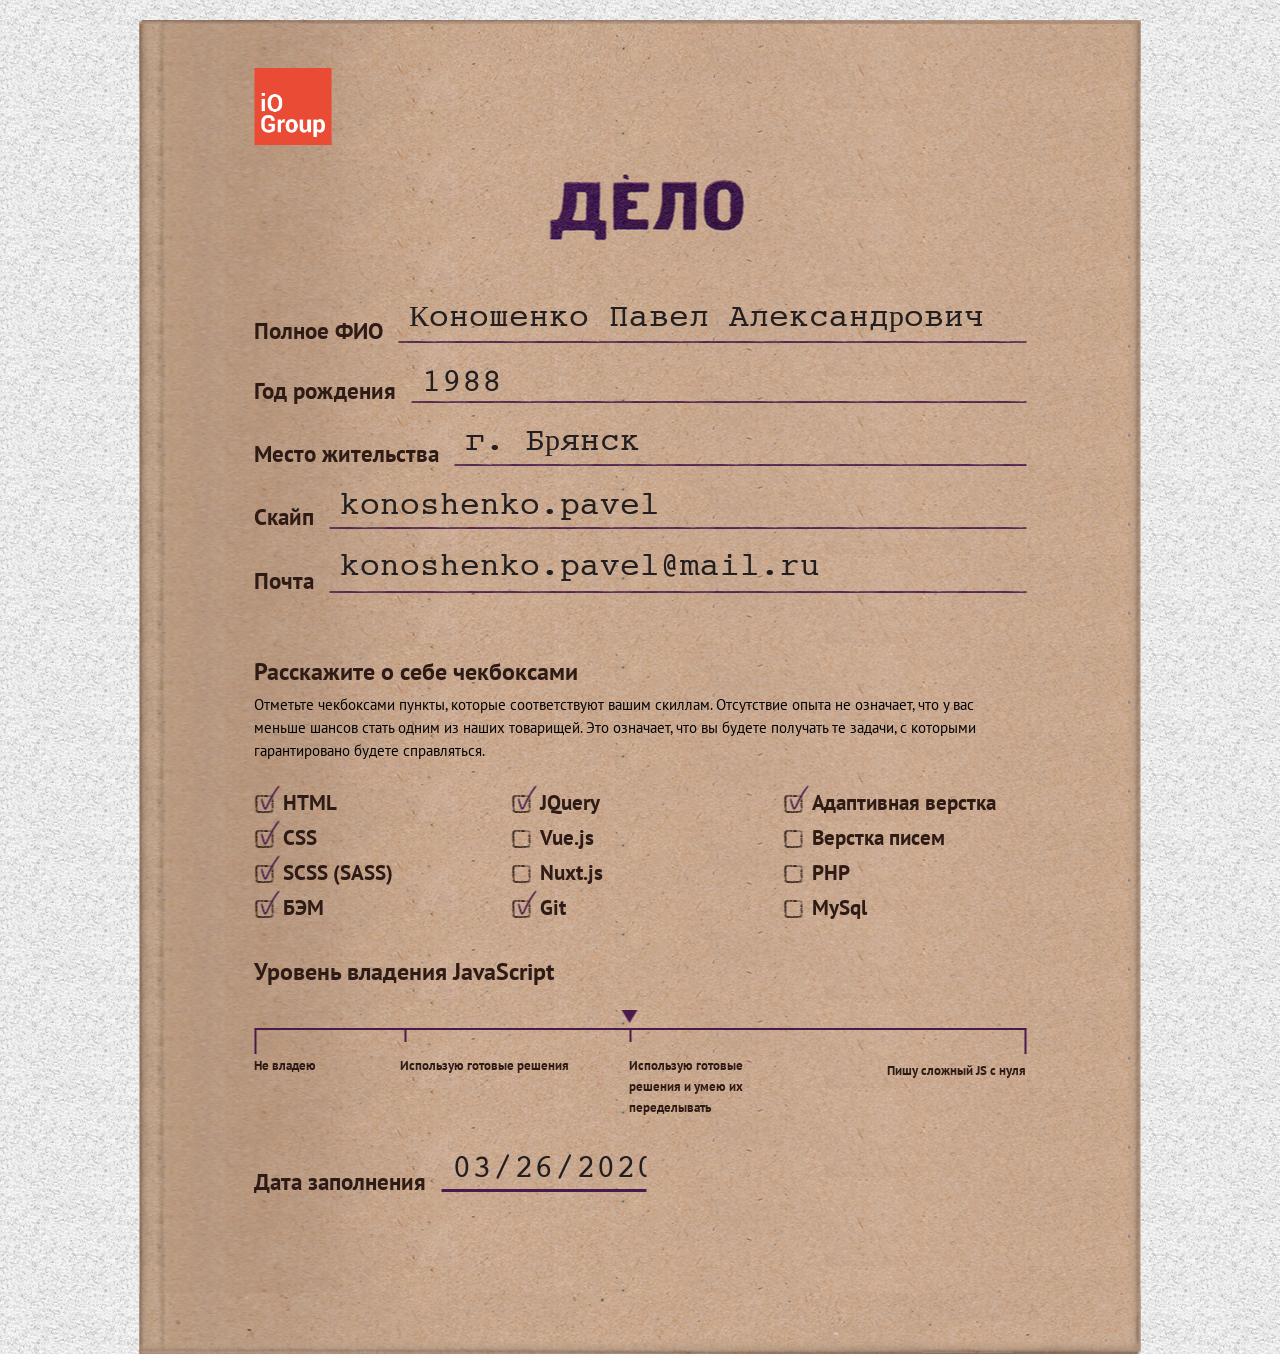
==== commit e22589f1: "Адаптивность." ====
--- a/app/dev/index.html
+++ b/app/dev/index.html
@@ -12,7 +12,6 @@
     <title>Личное дело</title>
   </head>
   <body>
-    <div class="center-line-temporality"></div>
     <div class="case">
       <div class="container"><a class="case-logotype" href="http://io-group.ru/" title="io-group.ru"><img class="case-logotype__img" src="./pages/-common/img/logotype.png" alt="iO-Group logotype"/></a><img class="case__heading" src="./pages/-common/img/case.png" alt="Case"/>
         <form class="form" method="post" action="https://echo.htmlacademy.ru">
@@ -133,7 +132,7 @@
             <div class="input-date">
               <label class="label" for="dateOfCompletion">Дата заполнения</label>
               <div class="input-wrapper">
-                <input class="input" type="date" name="date-of-completion" value="2020-03-25" required="required" id="dateOfCompletion"/>
+                <input class="input" type="date" name="date-of-completion" value="2020-03-26" required="required" id="dateOfCompletion"/>
               </div>
             </div>
           </fieldset>
--- a/app/dev/pages/-common/css/base.css
+++ b/app/dev/pages/-common/css/base.css
@@ -15,17 +15,6 @@
   src: local("Courier New"), local("Courier New Regular"), url("../../../assets/fonts/courier-new.eot?#iefix") format("embedded-opentype"), url("../../../assets/fonts/courier-new.woff2") format("woff2"), url("../../../assets/fonts/courier-new.woff") format("woff"), url("../../../assets/fonts/courier-new.ttf") format("truetype"), url("../../../assets/fonts/courier-new.svg#courier_newregular") format("svg");
   font-weight: 700;
   font-style: normal; }
-
-.center-line-temporality {
-  position: fixed;
-  z-index: 2000;
-  left: 50%;
-  top: 0;
-  transform: translate(-50%, -50%);
-  width: 0;
-  height: 600vw;
-  border-left: 1px dashed green;
-  border-right: 1px dashed red; }
 
 body {
   -webkit-font-smoothing: antialiased;
--- a/app/dev/pages/-common/css/theme.css
+++ b/app/dev/pages/-common/css/theme.css
@@ -19,12 +19,33 @@
 .field-text .label {
   font-size: 22.5px;
   color: #2f1b15; }
+  @media (max-width: 600px) {
+    .field-text .label {
+      font-size: 18px; } }
+  @media (max-width: 470px) {
+    .field-text .label {
+      font-size: 15px; } }
 
 .field-text .input {
   font-size: 30px; }
+  @media (max-width: 780px) {
+    .field-text .input {
+      font-size: 24px; } }
+  @media (max-width: 680px) {
+    .field-text .input {
+      font-size: 18px; } }
+  @media (max-width: 500px) {
+    .field-text .input {
+      font-size: 16px; } }
+  @media (max-width: 470px) {
+    .field-text .input {
+      font-size: 14px; } }
 
 .field-checkbox .form__heading {
   font-size: 24px; }
+  @media (max-width: 600px) {
+    .field-checkbox .form__heading {
+      font-size: 18px; } }
 
 .field-checkbox .form__description {
   font-size: 14.88px;
@@ -32,9 +53,27 @@
 
 .field-checkbox .input-checkbox .label {
   font-size: 21px; }
+  @media (max-width: 600px) {
+    .field-checkbox .input-checkbox .label {
+      font-size: 18px; } }
+  @media (max-width: 500px) {
+    .field-checkbox .input-checkbox .label {
+      font-size: 16px; } }
+  @media (max-width: 440px) {
+    .field-checkbox .input-checkbox .label {
+      font-size: 14px; } }
+  @media (max-width: 390px) {
+    .field-checkbox .input-checkbox .label {
+      font-size: 13px; } }
+
+.field-slider .range .line {
+  background-color: #4b1a4d; }
 
 .field-slider .form__heading {
   font-size: 24px; }
+  @media (max-width: 600px) {
+    .field-slider .form__heading {
+      font-size: 18px; } }
 
 .field-slider .range-legends {
   font-size: 13px;
@@ -42,9 +81,21 @@
 
 .field-date .label {
   font-size: 22.5px; }
+  @media (max-width: 600px) {
+    .field-date .label {
+      font-size: 18px; } }
+  @media (max-width: 340px) {
+    .field-date .label {
+      font-size: 16px; } }
 
 .field-date .input {
   font-size: 30px; }
+  @media (max-width: 750px) {
+    .field-date .input {
+      font-size: 24px; } }
+  @media (max-width: 600px) {
+    .field-date .input {
+      font-size: 18px; } }
 
 body {
   background: URL("../img/pattern_bg.jpg") repeat; }
--- a/app/dev/pages/index/index.css
+++ b/app/dev/pages/index/index.css
@@ -6,20 +6,34 @@
   max-width: 1001px;
   margin: 20px 0;
   padding: 0 40px; }
+  @media (max-width: 540px) {
+    .case {
+      padding: 0 20px; } }
 
 .container {
   padding-top: 48px; }
+  @media (max-width: 680px) {
+    .container {
+      padding-top: 15px; } }
 
 .case-logotype {
   margin-bottom: 24px;
   display: block;
   width: 77px;
   height: 77px; }
+  @media (max-width: 680px) {
+    .case-logotype {
+      margin-bottom: 0;
+      width: 15%; } }
 
 .case__heading {
   display: block;
   margin: 0 auto 52px;
   padding-left: 10px; }
+  @media (max-width: 680px) {
+    .case__heading {
+      margin: 0 auto;
+      width: 50%; } }
 
 label,
 .form__heading {
@@ -27,14 +41,33 @@
   user-select: none; }
 
 .field-text {
-  margin-bottom: 60px;
-  padding-bottom: 12px;
+  margin-bottom: 30px;
+  padding-bottom: 42px;
   max-width: 772px;
   overflow: hidden; }
+  @media (max-width: 405px) {
+    .field-text .input-text {
+      display: flex;
+      flex-direction: column; }
+      .field-text .input-text .label {
+        display: block;
+        width: 100%;
+        margin-bottom: 10px;
+        text-align: center; } }
   .field-text .input-text .label {
     margin-right: 15px; }
+    @media (max-width: 415px) {
+      .field-text .input-text .label {
+        margin-right: 5px; } }
   .field-text .input-text .input {
+    position: relative;
     padding: 0 0 0 11px; }
+    @media (max-width: 680px) {
+      .field-text .input-text .input {
+        top: 10px; } }
+    @media (max-width: 500px) {
+      .field-text .input-text .input {
+        top: 15px; } }
   .field-text .input-text.full-name {
     margin-bottom: 32px; }
     .field-text .input-text.full-name .label {
@@ -45,6 +78,9 @@
     .field-text .input-text.year-of-birth .label {
       position: relative;
       top: 10px; }
+      @media (max-width: 405px) {
+        .field-text .input-text.year-of-birth .label {
+          top: 15px; } }
   .field-text .input-text.residence {
     margin-bottom: 31px; }
     .field-text .input-text.residence .label {
@@ -77,32 +113,62 @@
     .field-checkbox .checkbox-wrapper .input-checkbox {
       margin-bottom: 8px;
       margin-right: 15px; }
+      @media (max-width: 680px) {
+        .field-checkbox .checkbox-wrapper .input-checkbox {
+          margin-right: 5px; } }
 
 .field-slider .form__heading {
   margin-bottom: 41px; }
-
-.field-slider .range {
+  @media (max-width: 680px) {
+    .field-slider .form__heading {
+      margin-bottom: 20px; } }
+
+.range {
   margin-bottom: 26px; }
-
-.field-slider .range-legends {
+  .range .line {
+    position: absolute; }
+    .range .line.line-1 {
+      left: 0;
+      width: 2px;
+      height: 26px; }
+    .range .line.line-2 {
+      left: 19.5%;
+      width: 2px;
+      height: 14px; }
+    .range .line.line-3 {
+      left: 48.7%;
+      width: 2px;
+      height: 14px; }
+    .range .line.line-last {
+      right: 0;
+      width: 2px;
+      height: 26px; }
+
+.range-legends {
   display: flex;
   justify-content: space-between;
   margin-bottom: 28px; }
-  .field-slider .range-legends .item-wrapper {
+  .range-legends .item-wrapper {
     max-width: 168px; }
-  .field-slider .range-legends .item-1 {
+  .range-legends .item-1 {
     flex-grow: 2.8; }
-  .field-slider .range-legends .item-2 {
+  .range-legends .item-2 {
     flex-grow: 1.5;
     margin: 0 10px; }
-  .field-slider .range-legends .item-3 {
+  .range-legends .item-3 {
     flex-grow: 3;
     margin: 0 10px; }
-  .field-slider .range-legends .item-last {
+  .range-legends .item-last {
     padding-top: 5px; }
 
 .field-date {
   margin-bottom: 162px; }
+  @media (max-width: 900px) {
+    .field-date {
+      margin-bottom: 100px; } }
+  @media (max-width: 680px) {
+    .field-date {
+      margin-bottom: 50px; } }
 
 .input-text {
   display: flex;
@@ -118,6 +184,11 @@
       height: 3px;
       width: 700px;
       background: URL("../-common/img/pattern-line.png") repeat-x; }
+      @media (max-width: 405px) {
+        .input-text .label::after {
+          top: 45px;
+          left: 0;
+          transform: translate(0); } }
   .input-text .input {
     flex-grow: 1;
     border: none;
@@ -141,6 +212,14 @@
     width: 19px;
     height: 18px;
     background: URL("../-common/img/checkbox-box.png") no-repeat center center; }
+    @media (max-width: 440px) {
+      .input-checkbox .label::before {
+        margin-right: 5px; } }
+    @media (max-width: 350px) {
+      .input-checkbox .label::before {
+        width: 10px;
+        height: 10px;
+        background-size: contain; } }
   .input-checkbox .label::after {
     position: absolute;
     top: -4px;
@@ -149,6 +228,17 @@
     width: 21px;
     height: 27px;
     background: URL("../-common/img/checkbox-check.png") no-repeat center center; }
+    @media (max-width: 440px) {
+      .input-checkbox .label::after {
+        top: -10px;
+        left: 2px; } }
+    @media (max-width: 350px) {
+      .input-checkbox .label::after {
+        top: 2px;
+        left: -2px;
+        width: 14px;
+        height: 14px;
+        background-size: contain; } }
 
 .input-date {
   position: relative;
@@ -168,31 +258,14 @@
       width: 100%;
       max-width: 205px;
       background-color: #4b1a4d; }
+      @media (max-width: 600px) {
+        .input-date .input-wrapper::before {
+          max-width: 140px; } }
     .input-date .input-wrapper .input {
       border: none;
       background: none;
       height: 45px;
       padding-left: 10px; }
-
-.line {
-  position: absolute;
-  background-color: #4b1a4d; }
-  .line.line-1 {
-    left: 0;
-    width: 2px;
-    height: 26px; }
-  .line.line-2 {
-    left: 19.5%;
-    width: 2px;
-    height: 14px; }
-  .line.line-3 {
-    left: 48.7%;
-    width: 2px;
-    height: 14px; }
-  .line.line-last {
-    right: 0;
-    width: 2px;
-    height: 26px; }
 
 .noUi-handle {
   margin-top: -15px;
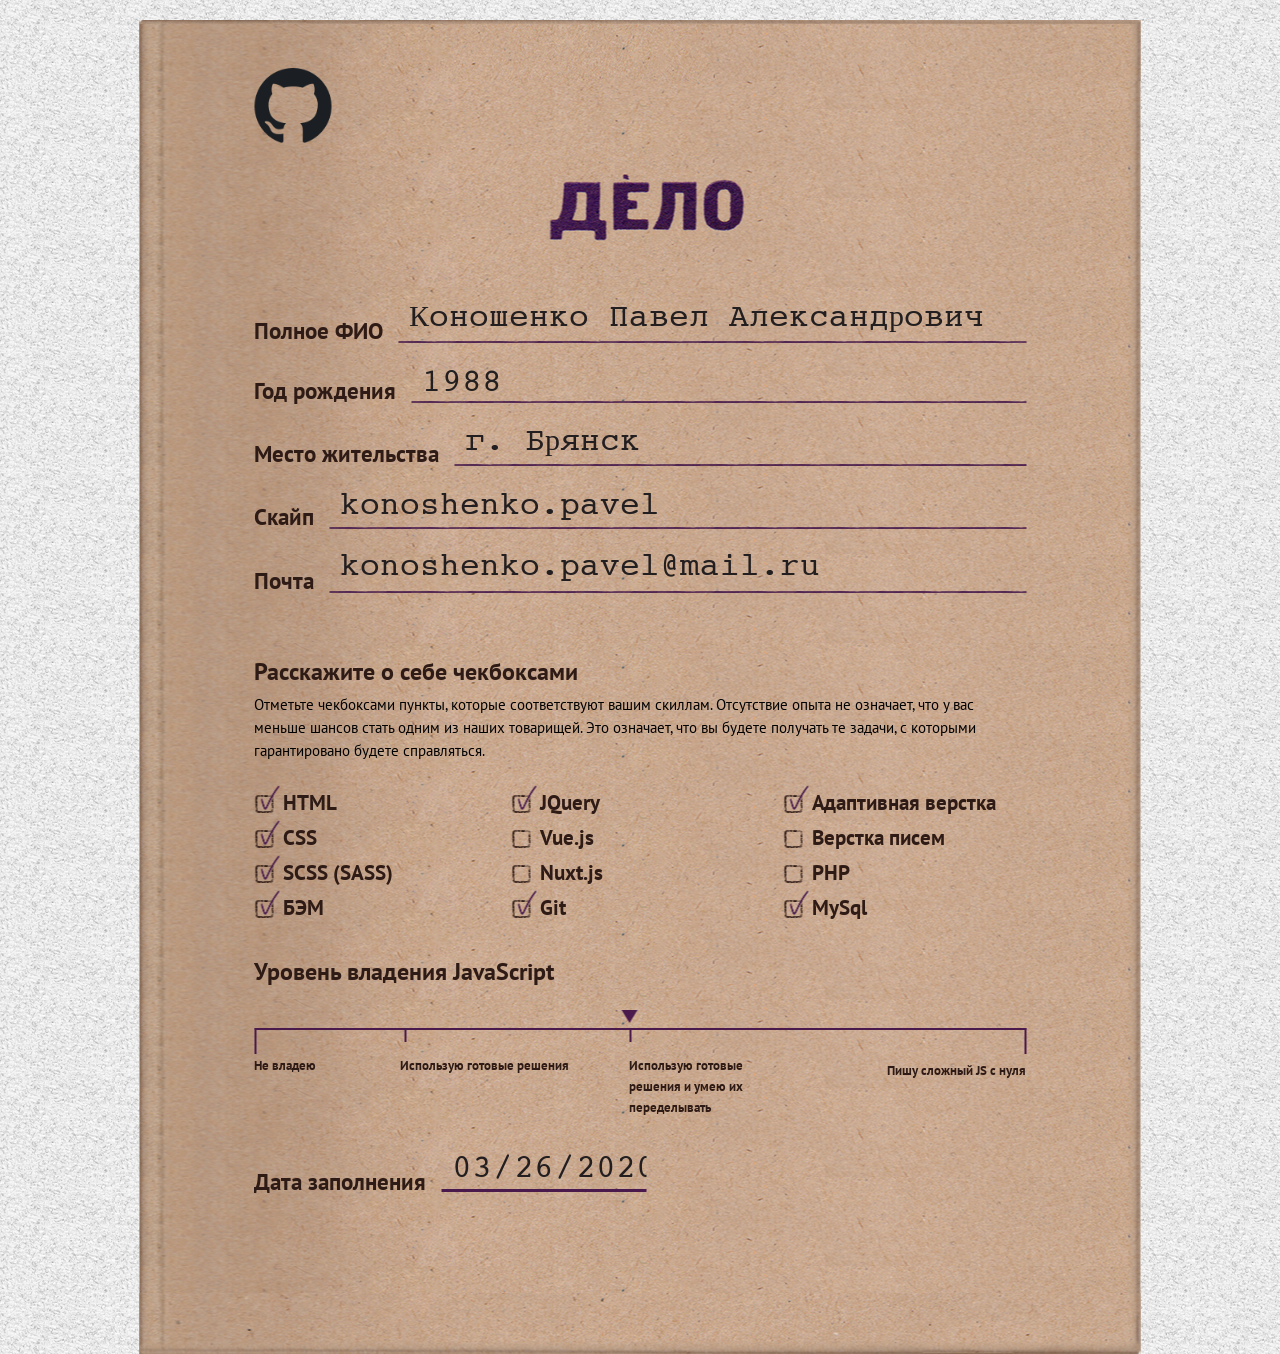
==== commit 59bf9de9: "Rebuild." ====
--- a/app/dev/index.html
+++ b/app/dev/index.html
@@ -13,7 +13,7 @@
   </head>
   <body>
     <div class="case">
-      <div class="container"><a class="case-logotype" href="http://io-group.ru/" title="io-group.ru"><img class="case-logotype__img" src="./pages/-common/img/logotype.png" alt="iO-Group logotype"/></a><img class="case__heading" src="./pages/-common/img/case.png" alt="Case"/>
+      <div class="container"><a class="case-logotype" href="https://github.com/" title="logotype"><img class="case-logotype__img" src="./pages/-common/img/logotype.png" alt="logotype"/></a><img class="case__heading" src="./pages/-common/img/case.png" alt="Case"/>
         <form class="form" method="post" action="https://echo.htmlacademy.ru">
           <fieldset class="field-text">
             <div class="input-text full-name">
@@ -97,7 +97,7 @@
                   <label class="label" for="PHP">PHP</label>
                 </div>
                 <div class="input-checkbox">
-                  <input class="input" type="checkbox" name="skills" value="MySql" id="MySql"/>
+                  <input class="input" type="checkbox" name="skills" value="MySql" checked="checked" id="MySql"/>
                   <label class="label" for="MySql">MySql</label>
                 </div>
               </div>
